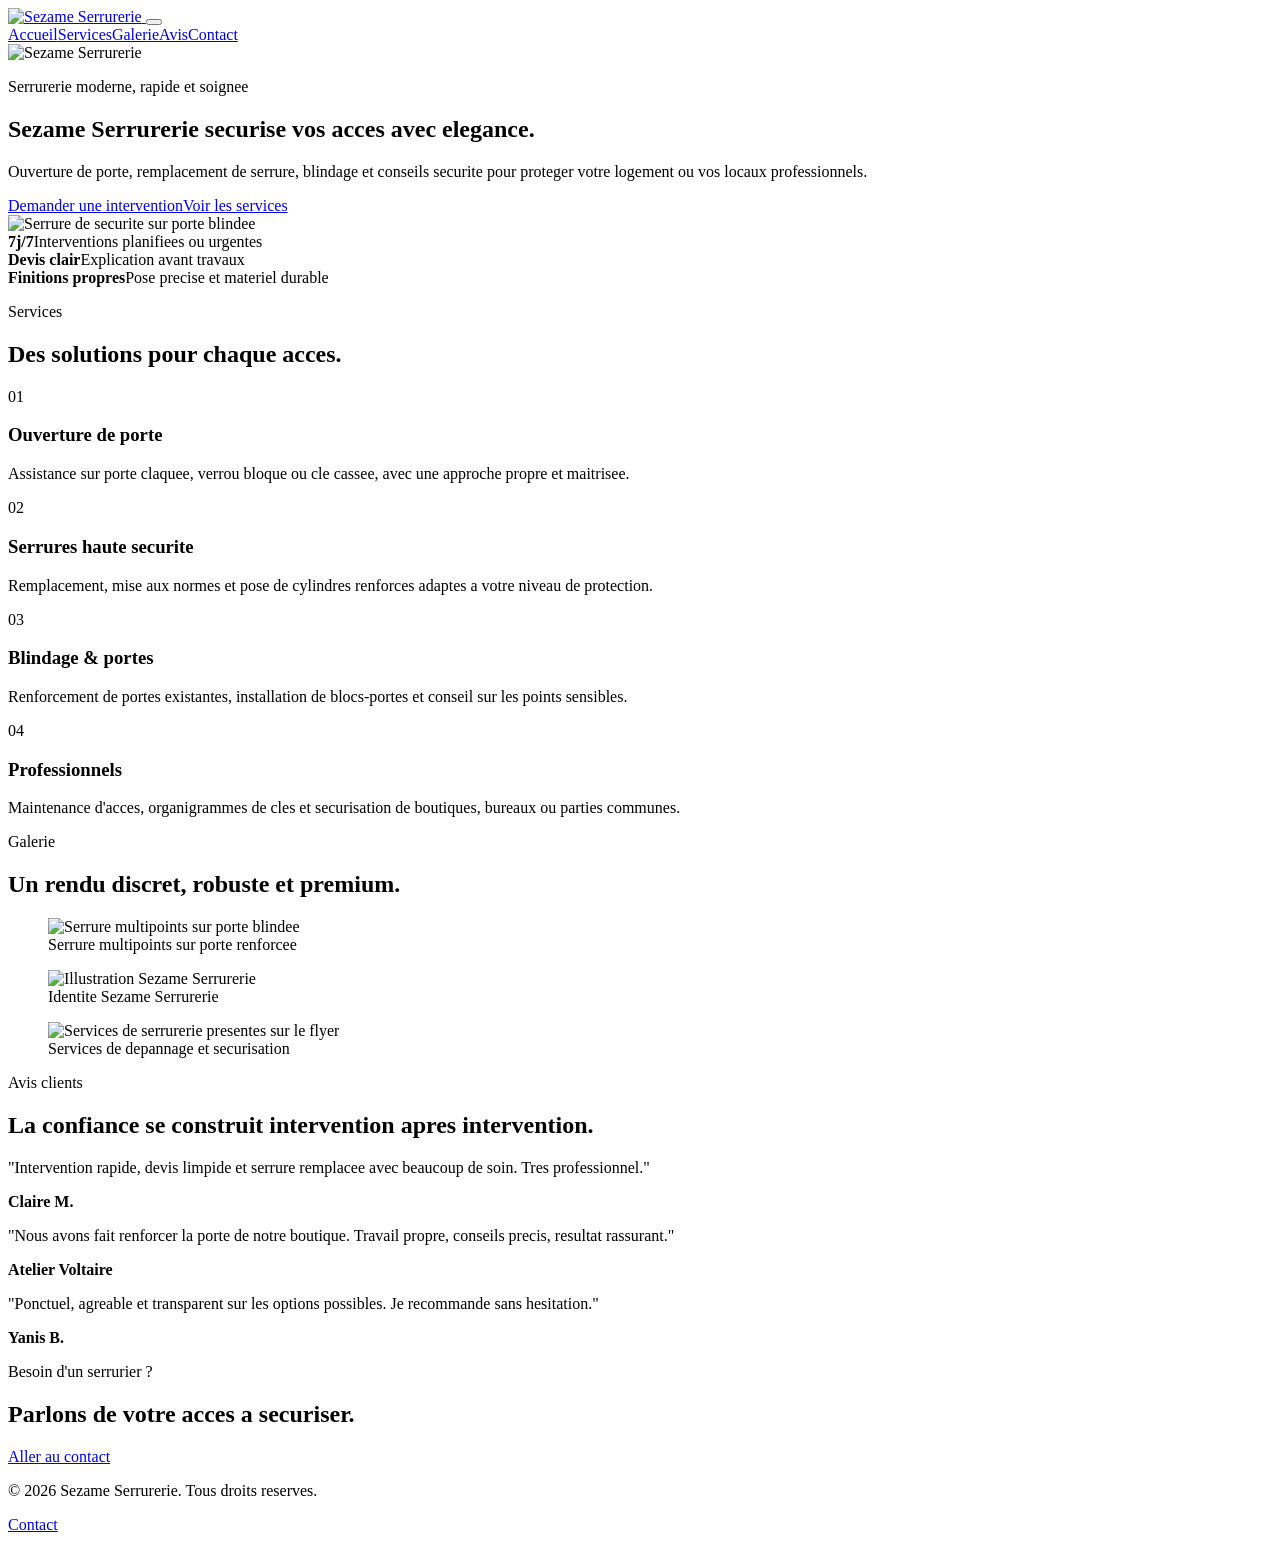
==== index.html @ 6eeffe2e "Add files via upload" ====
<!DOCTYPE html>
<html lang="fr">
<head>
  <meta charset="UTF-8">
  <meta name="viewport" content="width=device-width, initial-scale=1.0">
  <title>Sezame Serrurerie | Serrurier de confiance</title>
  <meta name="description" content="Sezame Serrurerie accompagne particuliers et professionnels pour l'ouverture de porte, la pose de serrures haute securite et le blindage.">
  <link rel="stylesheet" href="styles.css">
</head>
<body>
  <header class="site-header">
    <a class="brand" href="index.html" aria-label="Sezame Serrurerie accueil">
      <img class="brand-logo" src="assets/sezame-wordmark.png" alt="Sezame Serrurerie">
    </a>
    <button class="nav-toggle" type="button" aria-label="Ouvrir le menu" aria-expanded="false"><span></span><span></span><span></span></button>
    <nav class="main-nav" aria-label="Navigation principale">
      <a href="#accueil">Accueil</a><a href="#services">Services</a><a href="#galerie">Galerie</a><a href="#avis">Avis</a><a class="nav-cta" href="contact.html">Contact</a>
    </nav>
  </header>
  <main>
    <section class="hero" id="accueil">
      <div class="hero-content">
        <img class="hero-logo" src="assets/sezame-logo.png" alt="Sezame Serrurerie">
        <p class="eyebrow">Serrurerie moderne, rapide et soignee</p>
        <h1>Sezame Serrurerie securise vos acces avec elegance.</h1>
        <p class="hero-copy">Ouverture de porte, remplacement de serrure, blindage et conseils securite pour proteger votre logement ou vos locaux professionnels.</p>
        <div class="hero-actions"><a class="button button-primary" href="contact.html">Demander une intervention</a><a class="button button-secondary" href="#services">Voir les services</a></div>
      </div>
      <div class="hero-visual photo-hero" aria-label="Photo de serrure securisee">
        <img src="assets/hero-serrure-photo.jpg" alt="Serrure de securite sur porte blindee">
      </div>
    </section>
    <section class="trust-band" aria-label="Points forts">
      <div><strong>7j/7</strong><span>Interventions planifiees ou urgentes</span></div>
      <div><strong>Devis clair</strong><span>Explication avant travaux</span></div>
      <div><strong>Finitions propres</strong><span>Pose precise et materiel durable</span></div>
    </section>
    <section class="section services" id="services">
      <div class="section-heading"><p class="eyebrow">Services</p><h2>Des solutions pour chaque acces.</h2></div>
      <div class="service-grid">
        <article class="service-card"><span class="service-icon">01</span><h3>Ouverture de porte</h3><p>Assistance sur porte claquee, verrou bloque ou cle cassee, avec une approche propre et maitrisee.</p></article>
        <article class="service-card"><span class="service-icon">02</span><h3>Serrures haute securite</h3><p>Remplacement, mise aux normes et pose de cylindres renforces adaptes a votre niveau de protection.</p></article>
        <article class="service-card"><span class="service-icon">03</span><h3>Blindage & portes</h3><p>Renforcement de portes existantes, installation de blocs-portes et conseil sur les points sensibles.</p></article>
        <article class="service-card"><span class="service-icon">04</span><h3>Professionnels</h3><p>Maintenance d'acces, organigrammes de cles et securisation de boutiques, bureaux ou parties communes.</p></article>
      </div>
    </section>
    <section class="section gallery" id="galerie">
      <div class="section-heading"><p class="eyebrow">Galerie</p><h2>Un rendu discret, robuste et premium.</h2></div>
      <div class="gallery-grid">
        <figure class="gallery-item gallery-photo"><img src="assets/galerie-porte-blindee.jpg" alt="Serrure multipoints sur porte blindee"><figcaption>Serrure multipoints sur porte renforcee</figcaption></figure>
        <figure class="gallery-item gallery-photo"><img src="assets/galerie-logo-illustration.jpg" alt="Illustration Sezame Serrurerie"><figcaption>Identite Sezame Serrurerie</figcaption></figure>
        <figure class="gallery-item gallery-photo"><img src="assets/galerie-services.jpg" alt="Services de serrurerie presentes sur le flyer"><figcaption>Services de depannage et securisation</figcaption></figure>
      </div>
    </section>
    <section class="section reviews" id="avis">
      <div class="section-heading"><p class="eyebrow">Avis clients</p><h2>La confiance se construit intervention apres intervention.</h2></div>
      <div class="review-grid">
        <article class="review-card"><p>"Intervention rapide, devis limpide et serrure remplacee avec beaucoup de soin. Tres professionnel."</p><strong>Claire M.</strong></article>
        <article class="review-card"><p>"Nous avons fait renforcer la porte de notre boutique. Travail propre, conseils precis, resultat rassurant."</p><strong>Atelier Voltaire</strong></article>
        <article class="review-card"><p>"Ponctuel, agreable et transparent sur les options possibles. Je recommande sans hesitation."</p><strong>Yanis B.</strong></article>
      </div>
    </section>
    <section class="contact-strip"><div><p class="eyebrow">Besoin d'un serrurier ?</p><h2>Parlons de votre acces a securiser.</h2></div><a class="button button-primary" href="contact.html">Aller au contact</a></section>
  </main>
  <footer class="site-footer"><p>© 2026 Sezame Serrurerie. Tous droits reserves.</p><a href="contact.html">Contact</a></footer>
  <script src="script.js"></script>
</body>
</html>
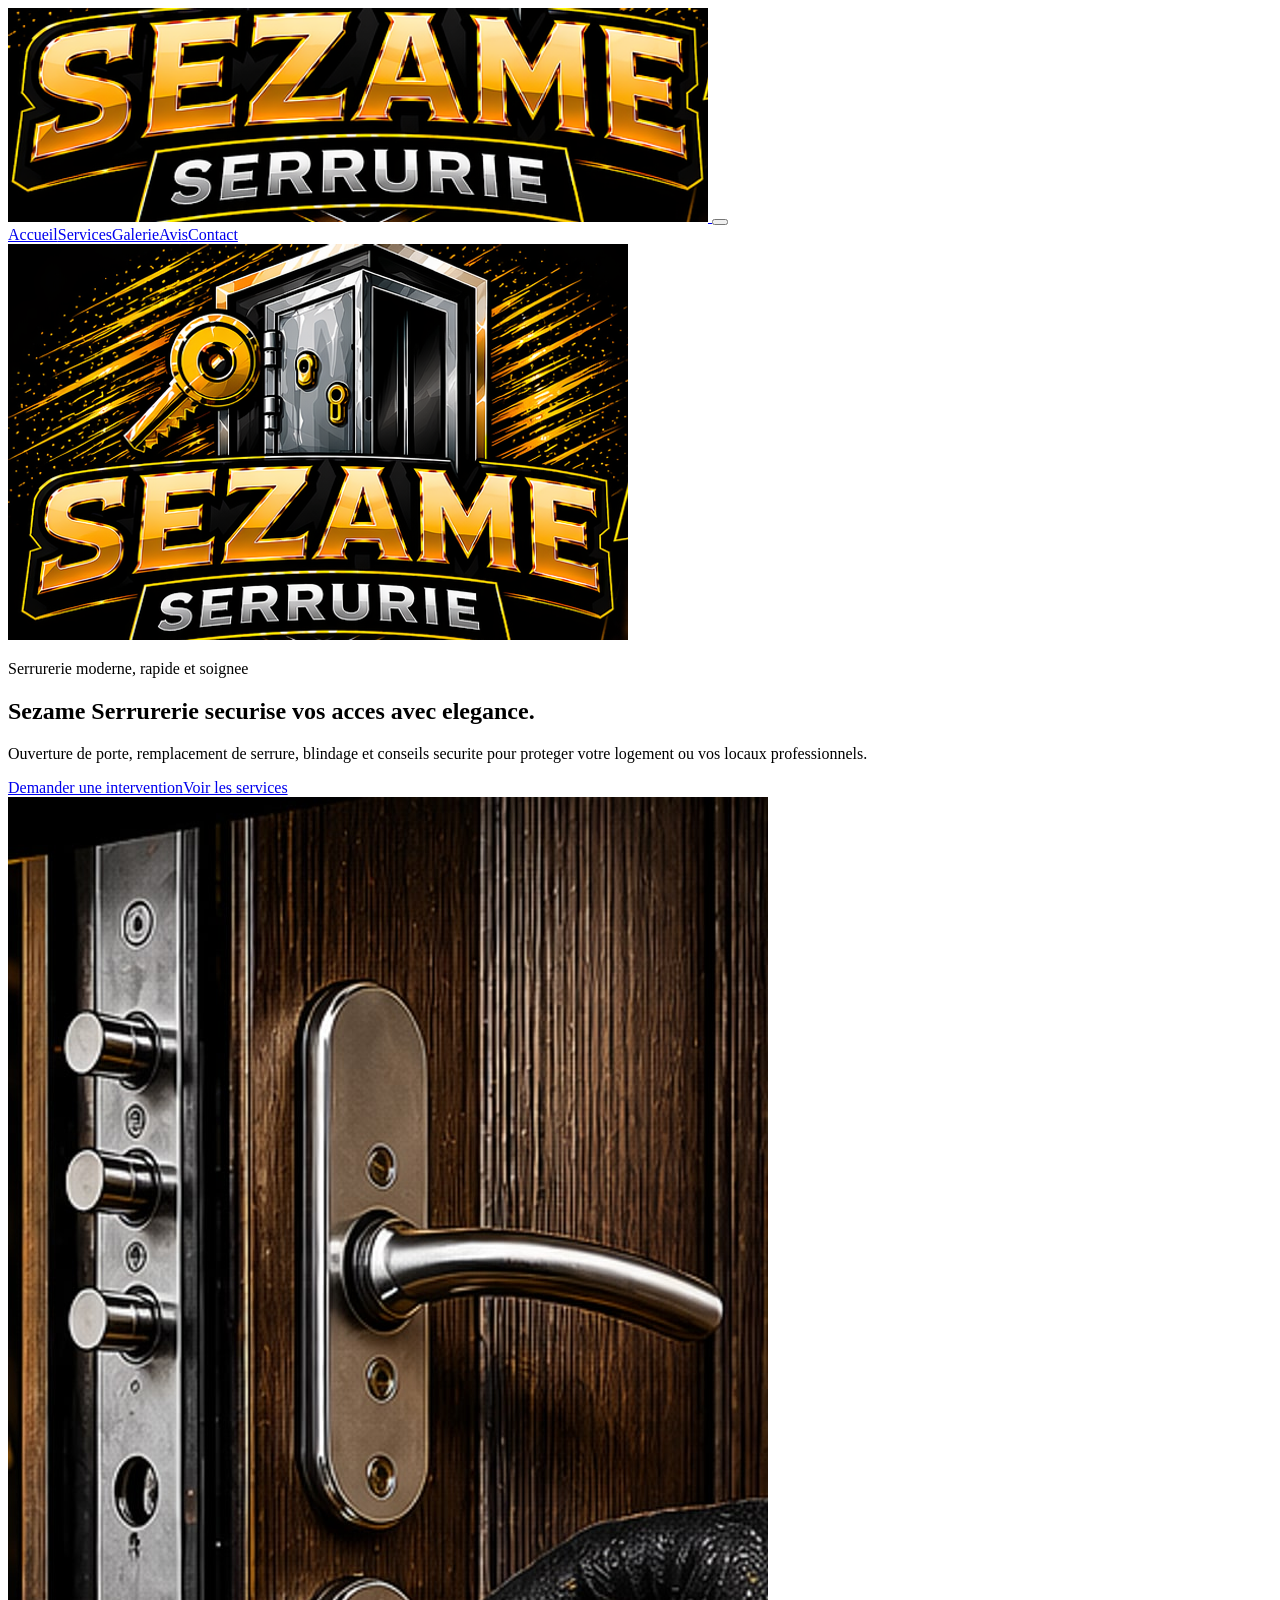
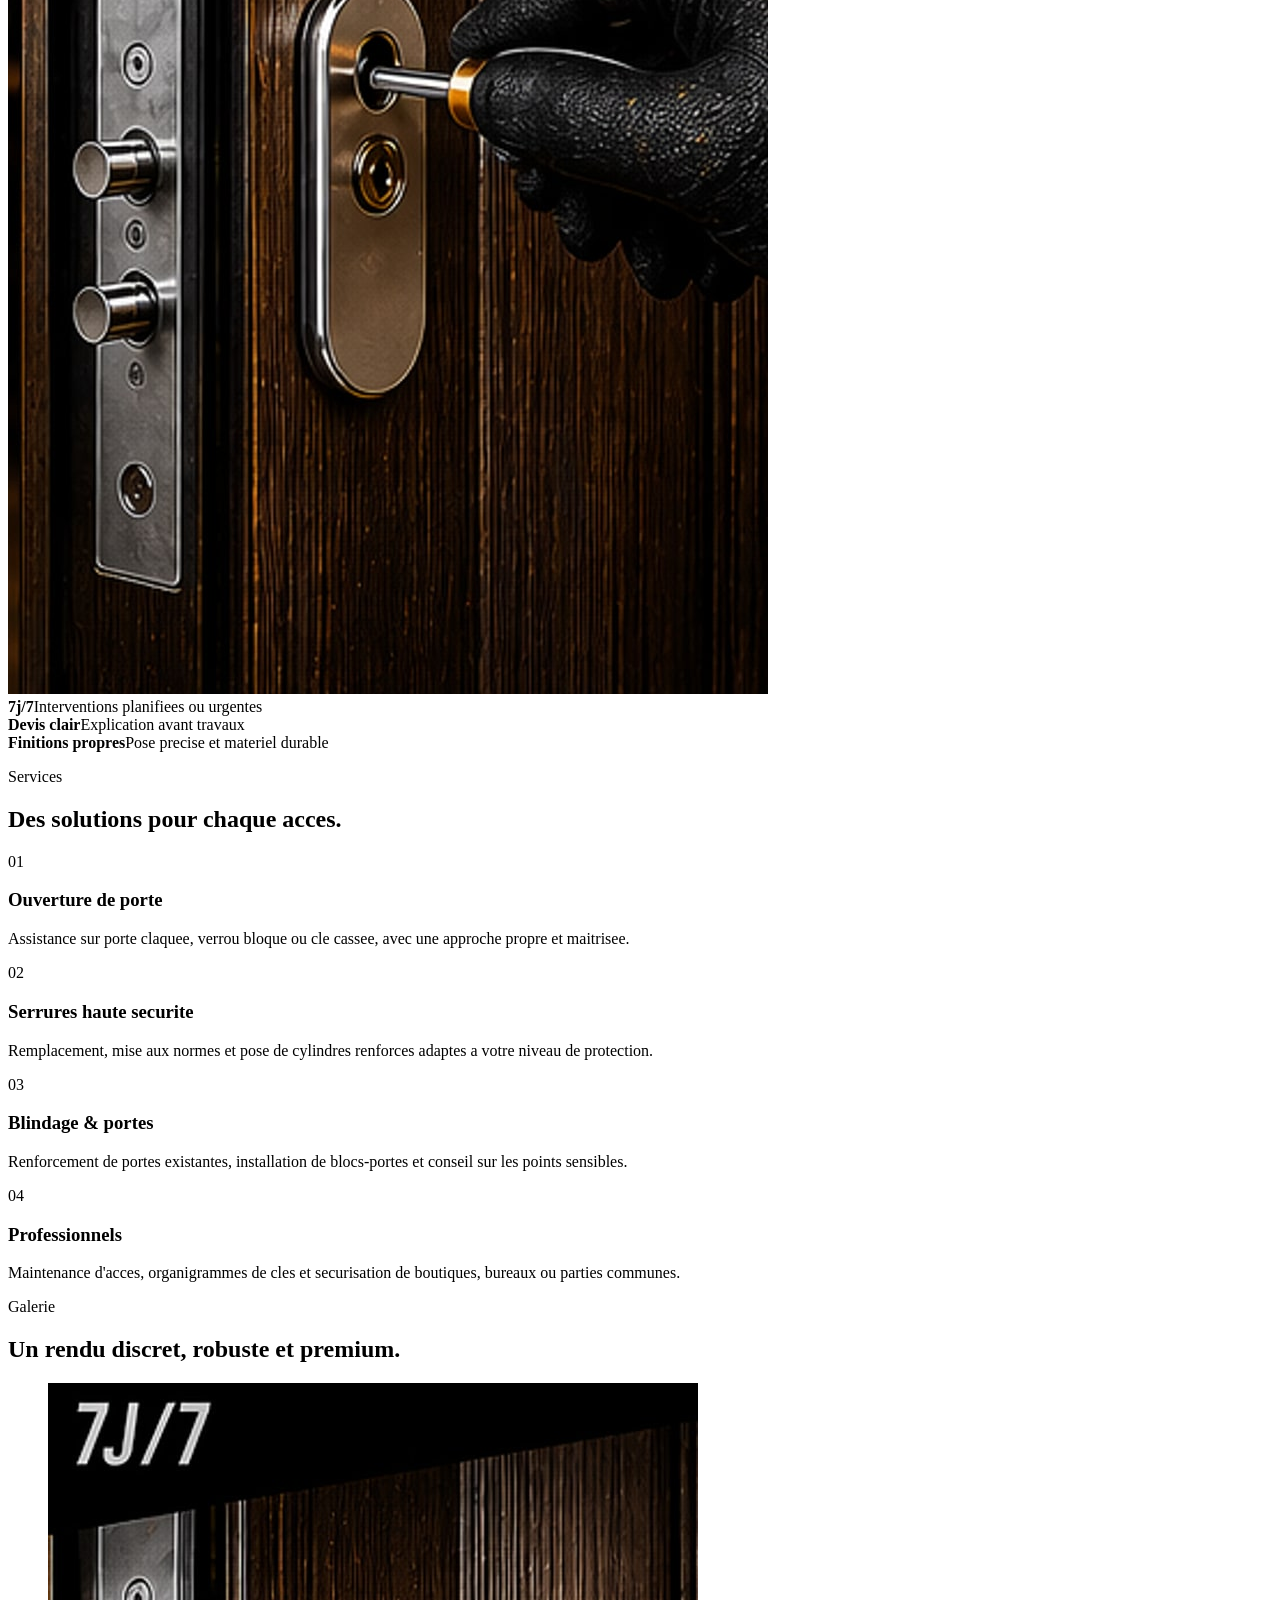
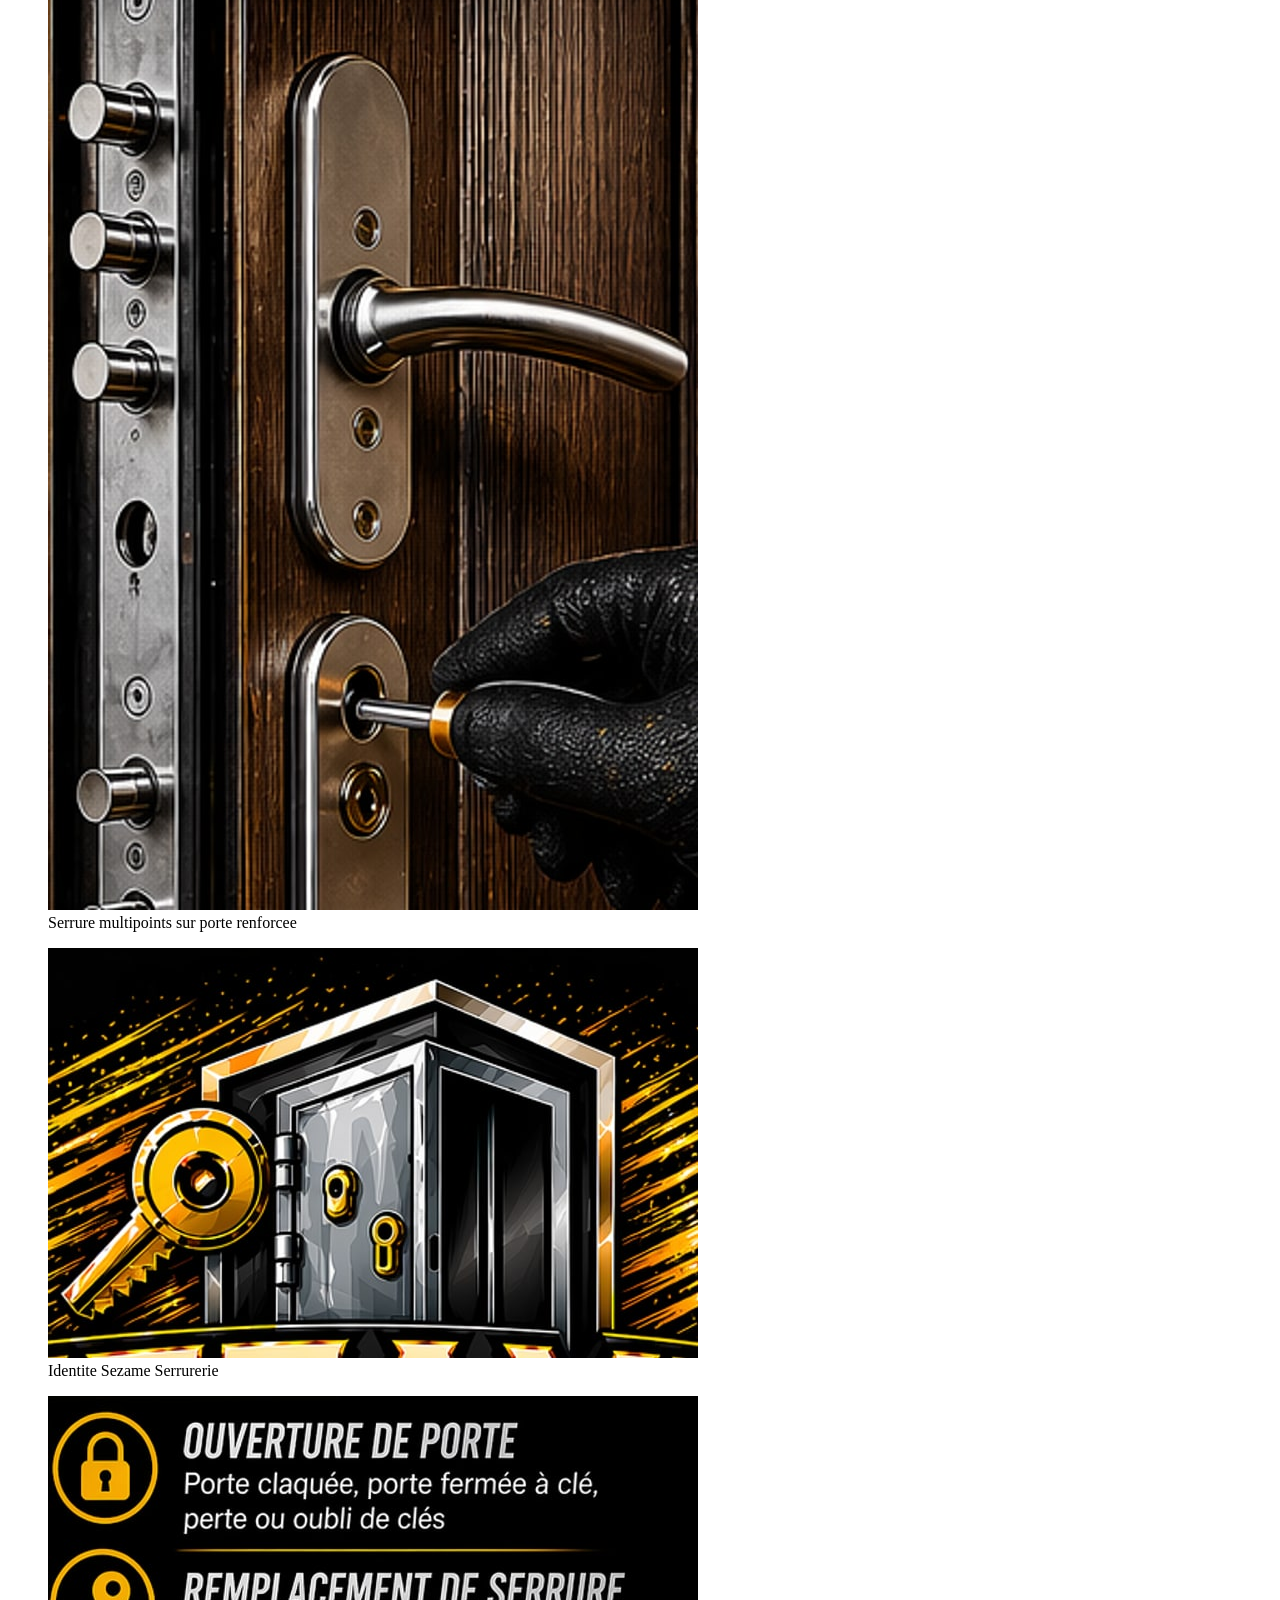
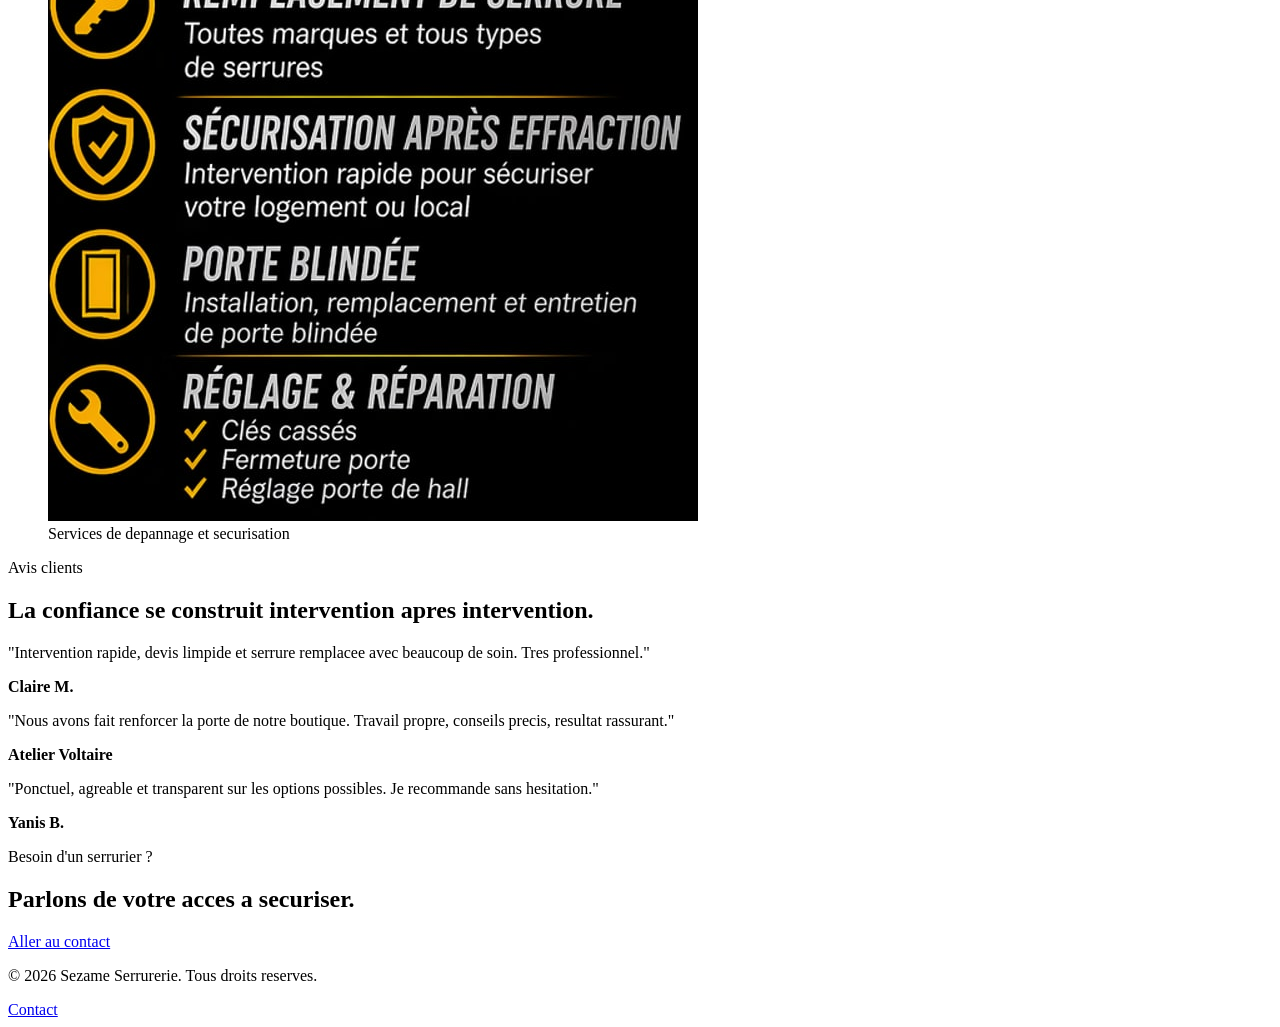
==== commit 20e439d6: "Update index.html" ====
--- a/index.html
+++ b/index.html
@@ -3,8 +3,9 @@
 <head>
   <meta charset="UTF-8">
   <meta name="viewport" content="width=device-width, initial-scale=1.0">
-  <title>Sezame Serrurerie | Serrurier de confiance</title>
-  <meta name="description" content="Sezame Serrurerie accompagne particuliers et professionnels pour l'ouverture de porte, la pose de serrures haute securite et le blindage.">
+ <title>Sezame Serrurerie | Serrurier à Rennes - Ouverture de porte et dépannage</title>
+
+<meta name="description" content="Sezame Serrurerie intervient à Rennes pour l'ouverture de porte, le remplacement de serrure, les serrures de sécurité et les dépannages. Intervention rapide, devis gratuit.">
   <link rel="stylesheet" href="styles.css">
 </head>
 <body>
@@ -65,4 +66,4 @@
   <footer class="site-footer"><p>© 2026 Sezame Serrurerie. Tous droits reserves.</p><a href="contact.html">Contact</a></footer>
   <script src="script.js"></script>
 </body>
-</html>+</html>
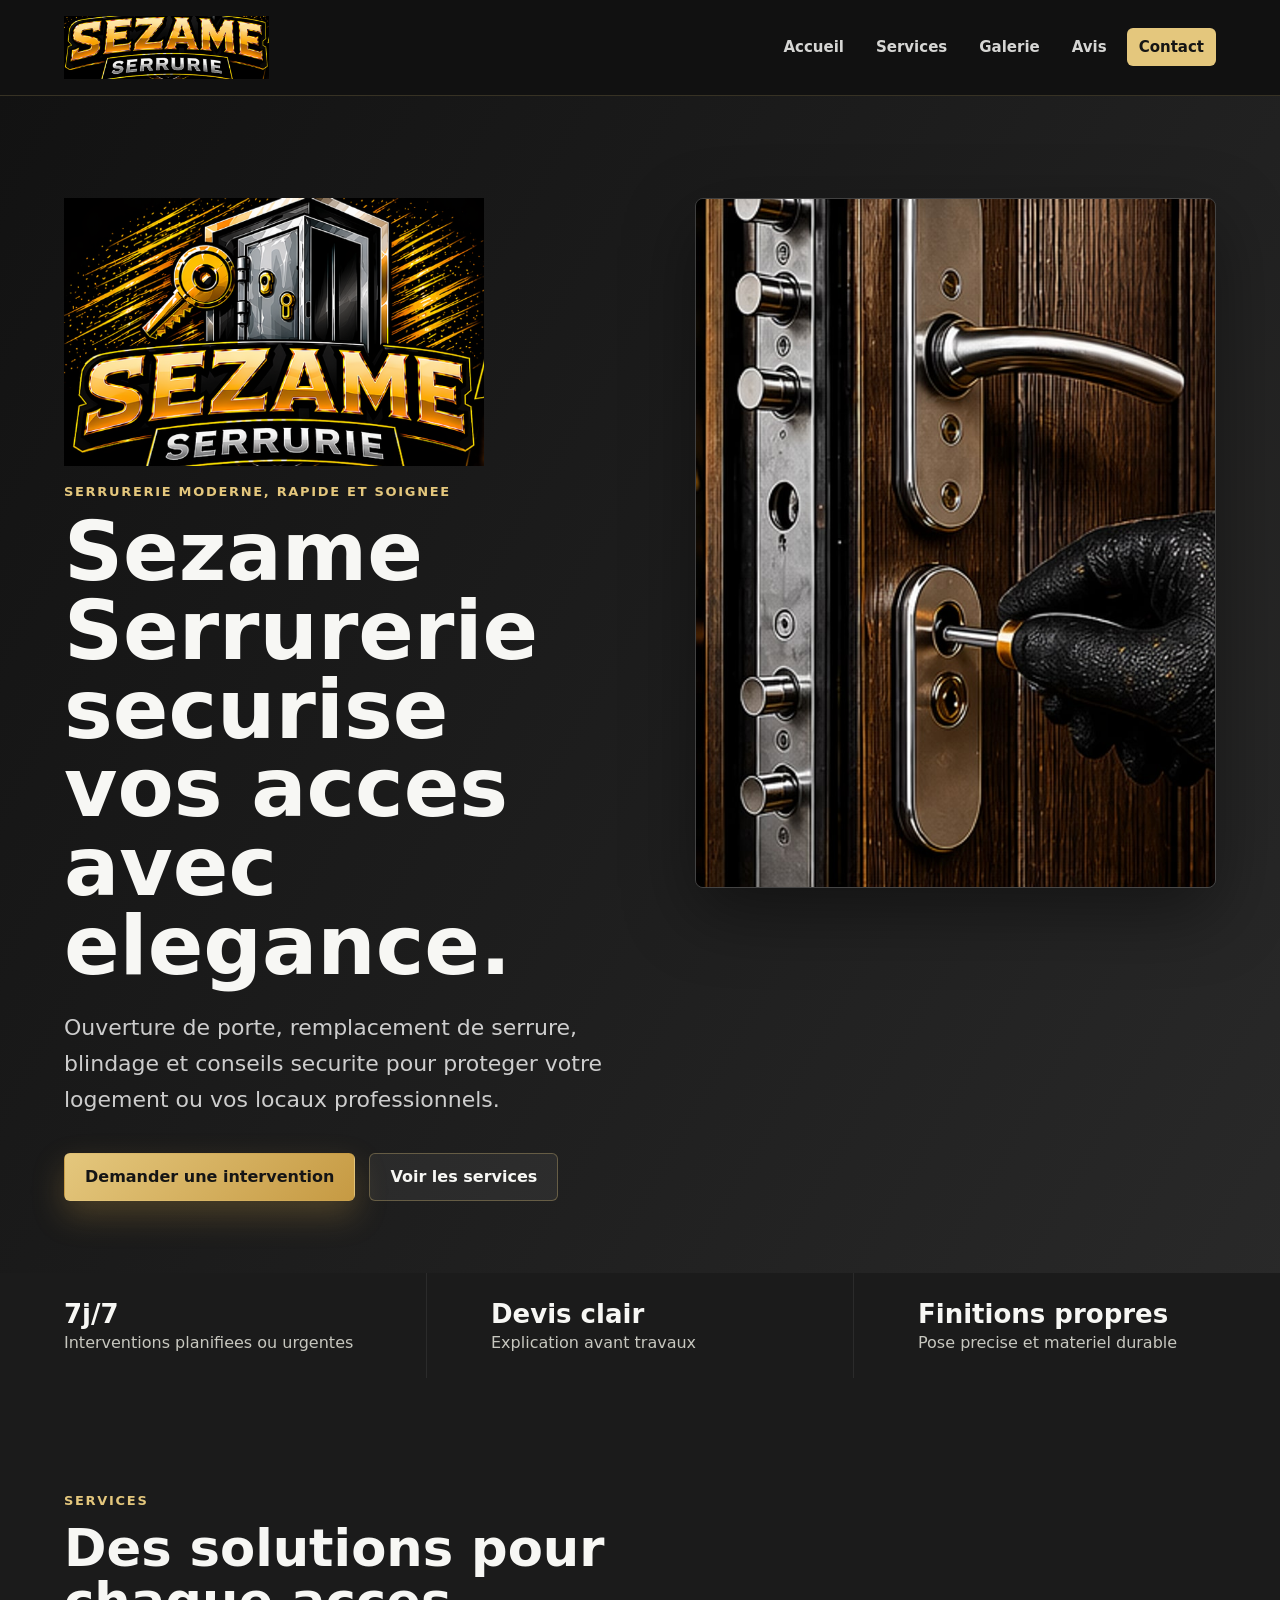
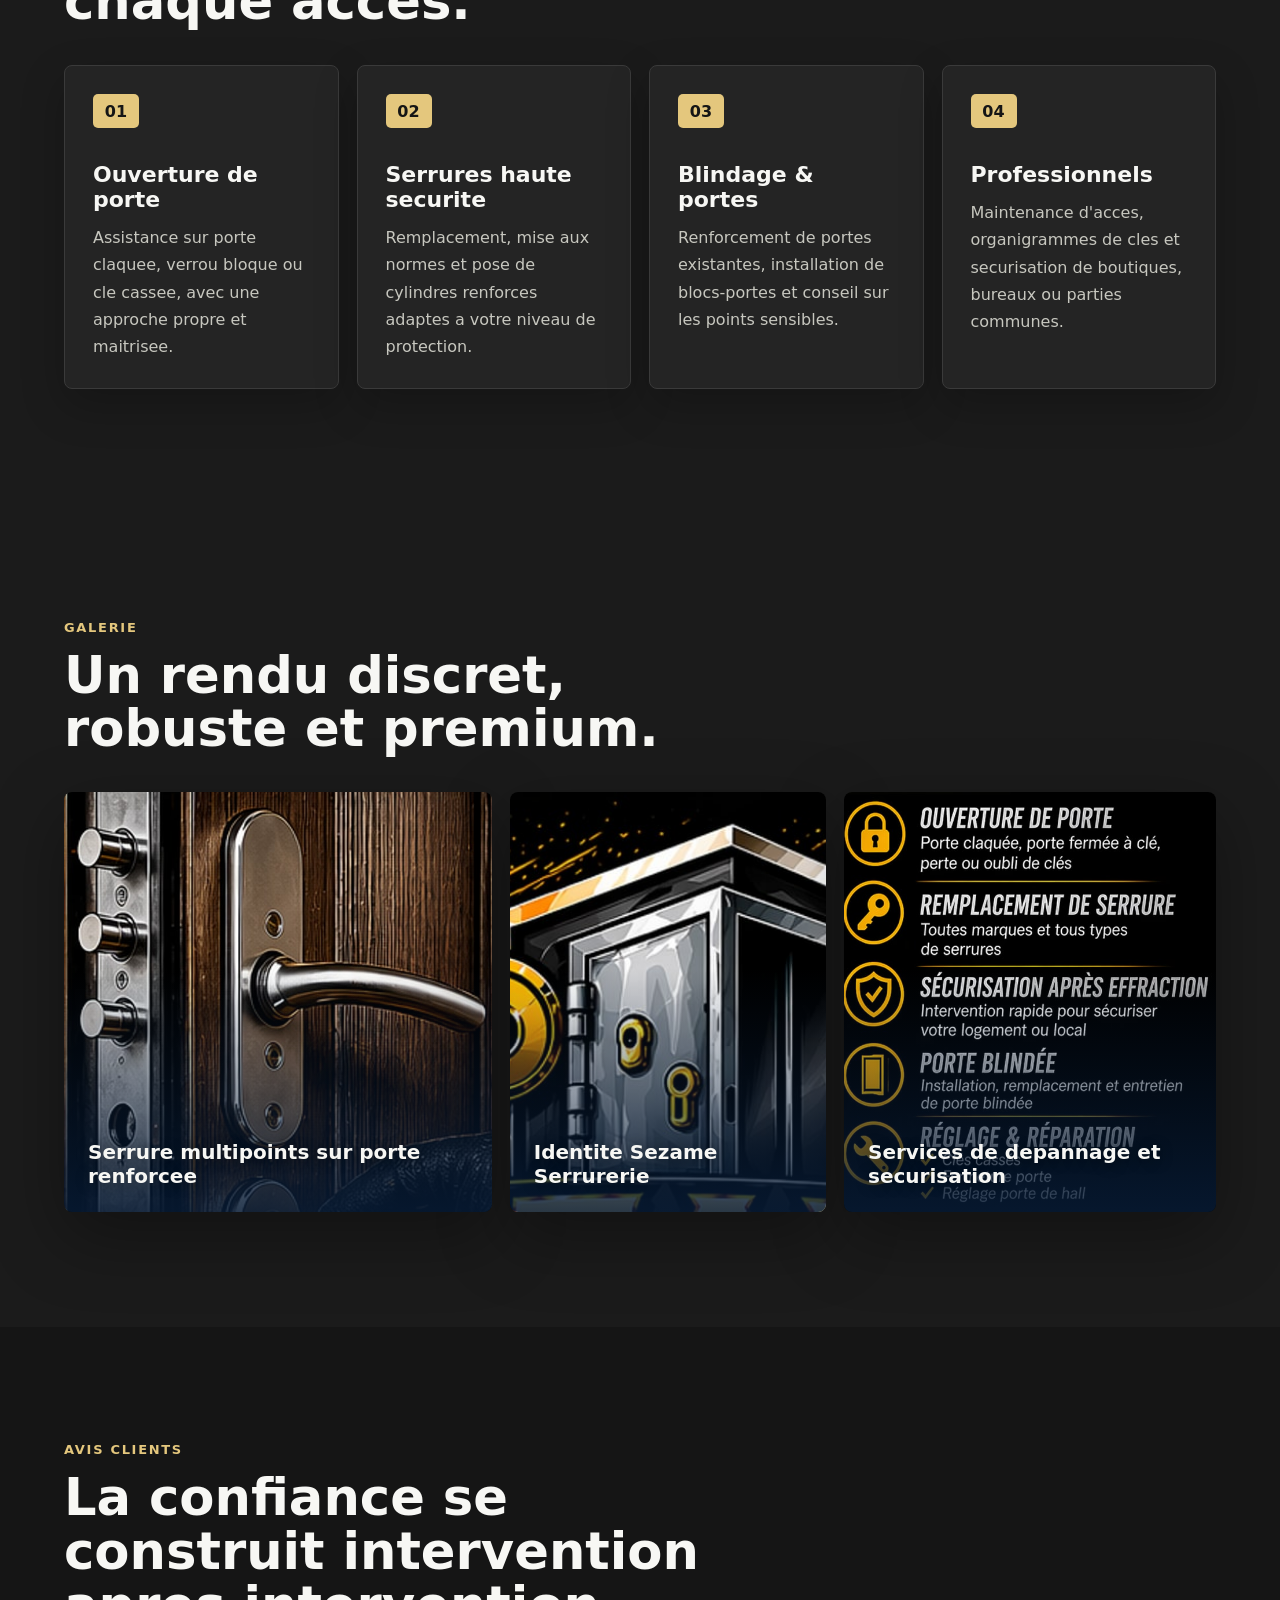
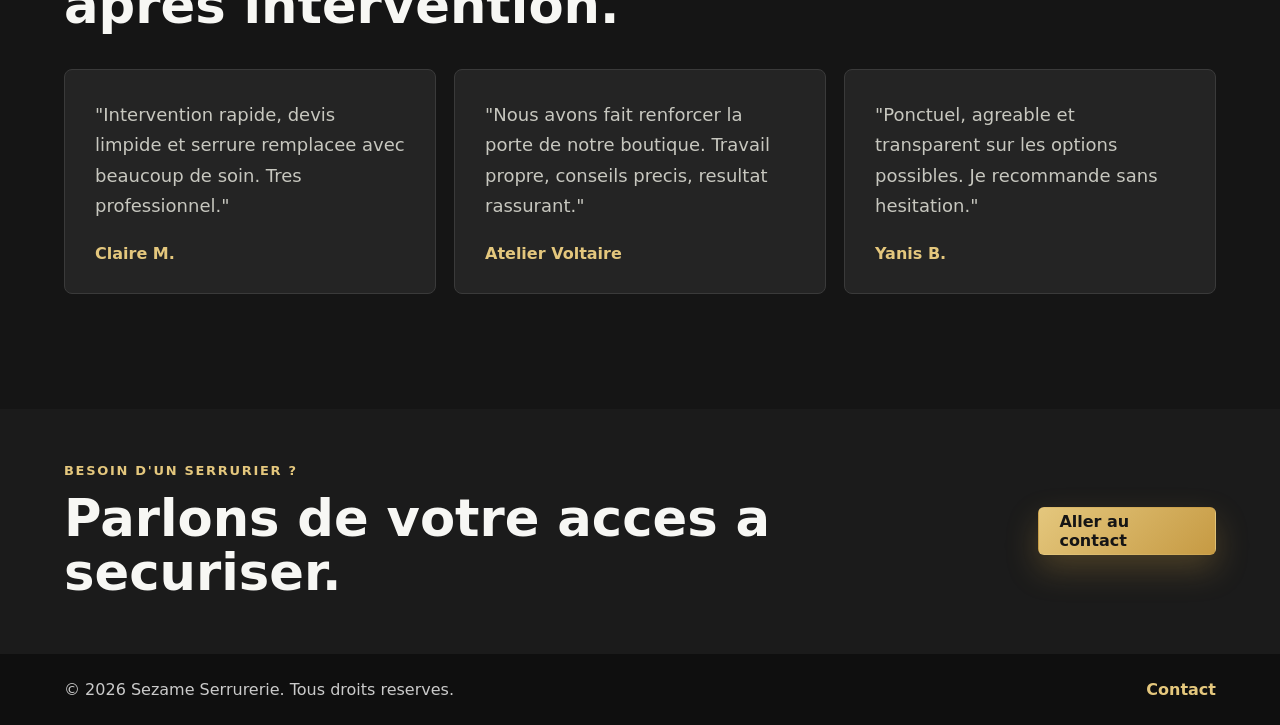
==== commit 97290ff3: "Update index.html" ====
--- a/index.html
+++ b/index.html
@@ -6,7 +6,7 @@
  <title>Sezame Serrurerie | Serrurier à Rennes - Ouverture de porte et dépannage</title>
 
 <meta name="description" content="Sezame Serrurerie intervient à Rennes pour l'ouverture de porte, le remplacement de serrure, les serrures de sécurité et les dépannages. Intervention rapide, devis gratuit.">
-  <link rel="stylesheet" href="styles.css">
+<link rel="stylesheet" href="style.css">
 </head>
 <body>
   <header class="site-header">
--- a/style.css
+++ b/style.css
@@ -0,0 +1,5 @@
+:root{--navy:#071b35;--navy-2:#0b294d;--blue:#123a65;--gold:#c69a43;--gold-light:#e4c77d;--white:#fff;--soft:#f6f8fb;--ink:#102033;--muted:#64748b;--line:rgba(255,255,255,.18);--shadow:0 22px 60px rgba(4,18,36,.18)}*{box-sizing:border-box}html{scroll-behavior:smooth}body{margin:0;font-family:Inter,ui-sans-serif,system-ui,-apple-system,BlinkMacSystemFont,"Segoe UI",sans-serif;color:var(--ink);background:var(--white)}a{color:inherit;text-decoration:none}.site-header{position:sticky;top:0;z-index:20;display:flex;align-items:center;justify-content:space-between;gap:24px;padding:16px clamp(20px,5vw,72px);background:rgba(7,27,53,.94);color:var(--white);backdrop-filter:blur(14px);border-bottom:1px solid rgba(255,255,255,.1)}.brand{display:inline-flex;align-items:center;gap:12px;min-width:max-content}.brand-mark{display:grid;place-items:center;width:44px;height:44px;color:var(--navy);background:linear-gradient(135deg,var(--gold-light),var(--gold));border-radius:8px;font-weight:900;font-size:24px}.brand strong,.brand small{display:block;line-height:1.05}.brand strong{font-size:18px}.brand small{color:var(--gold-light);font-size:12px;text-transform:uppercase;letter-spacing:.08em}.main-nav{display:flex;align-items:center;gap:8px;color:rgba(255,255,255,.86);font-size:15px;font-weight:650}.main-nav a{padding:10px 12px;border-radius:6px}.main-nav a:hover,.main-nav a:focus-visible{color:var(--white);background:rgba(255,255,255,.1)}.main-nav .nav-cta{color:var(--navy);background:var(--gold-light)}.nav-toggle{display:none;width:44px;height:44px;padding:10px;border:1px solid var(--line);border-radius:6px;background:transparent}.nav-toggle span{display:block;height:2px;margin:5px 0;background:var(--white)}.hero{display:grid;grid-template-columns:minmax(0,1.02fr) minmax(340px,.98fr);align-items:center;gap:clamp(36px,7vw,96px);min-height:calc(100vh - 76px);padding:clamp(64px,8vw,110px) clamp(20px,5vw,72px) 72px;color:var(--white);background:linear-gradient(120deg,rgba(7,27,53,.98),rgba(7,27,53,.94) 45%,rgba(12,45,82,.9)),radial-gradient(circle at 80% 35%,rgba(198,154,67,.24),transparent 30%)}.hero h1,.contact-hero h1{max-width:760px;margin:0;font-size:clamp(42px,7vw,82px);line-height:.96}.hero-copy,.contact-hero p{max-width:620px;margin:24px 0 0;color:rgba(255,255,255,.78);font-size:clamp(18px,2vw,22px);line-height:1.65}.eyebrow{margin:0 0 14px;color:var(--gold-light);font-size:13px;font-weight:800;letter-spacing:.13em;text-transform:uppercase}.hero-actions{display:flex;flex-wrap:wrap;gap:14px;margin-top:34px}.button{display:inline-flex;align-items:center;justify-content:center;min-height:48px;padding:0 20px;border:1px solid transparent;border-radius:6px;font-weight:800;cursor:pointer;transition:transform .2s ease,box-shadow .2s ease,background .2s ease}.button:hover{transform:translateY(-2px)}.button-primary{color:var(--navy);background:linear-gradient(135deg,var(--gold-light),var(--gold));box-shadow:0 14px 32px rgba(198,154,67,.28)}.button-secondary{color:var(--white);border-color:rgba(255,255,255,.28);background:rgba(255,255,255,.08)}.hero-visual{min-height:540px}.door-scene{position:relative;height:min(62vw,620px);min-height:440px}.door-panel{position:absolute;inset:0 5% 0 16%;overflow:hidden;border:1px solid rgba(255,255,255,.16);border-radius:8px;background:linear-gradient(90deg,rgba(255,255,255,.08),transparent 16%,transparent 84%,rgba(255,255,255,.08)),linear-gradient(145deg,#07182e,#0d345f 64%,#06162a);box-shadow:var(--shadow)}.door-panel:before,.door-panel:after,.door-line{content:"";position:absolute;left:13%;right:13%;border:1px solid rgba(255,255,255,.1)}.door-panel:before{top:10%;height:30%}.door-panel:after{bottom:10%;height:38%}.door-line{top:50%;transform:translateY(-50%)}.lock-plate{position:absolute;top:45%;right:18%;width:82px;height:154px;border-radius:8px;background:linear-gradient(140deg,#f4d982,#b27c2e 62%,#f1d384);box-shadow:0 12px 28px rgba(0,0,0,.28)}.handle{position:absolute;top:calc(45% + 36px);right:calc(18% + 42px);width:152px;height:18px;border-radius:999px;background:linear-gradient(180deg,#ffe08c,#a7742c);transform-origin:right center;transform:rotate(-4deg)}.keyhole{position:absolute;top:calc(45% + 92px);right:calc(18% + 34px);width:16px;height:38px;border-radius:999px 999px 5px 5px;background:#071b35}.key-card{position:absolute;left:0;bottom:8%;width:clamp(190px,24vw,280px);height:150px;border:1px solid rgba(255,255,255,.18);border-radius:8px;background:rgba(255,255,255,.94);box-shadow:var(--shadow);transform:rotate(-7deg)}.key-ring,.key-shaft,.key-bit{position:absolute;background:linear-gradient(135deg,#f0d57c,#b47b2e)}.key-ring{left:30px;top:46px;width:58px;height:58px;border:12px solid #d1a24b;border-radius:50%;background:transparent}.key-shaft{left:82px;top:70px;width:140px;height:14px;border-radius:999px}.key-bit{width:18px;height:28px;right:46px;top:78px}.key-bit.two{right:23px;height:20px}.trust-band{display:grid;grid-template-columns:repeat(3,1fr);gap:1px;background:#d9e1eb}.trust-band div{padding:26px clamp(20px,5vw,72px);background:var(--white)}.trust-band strong,.trust-band span{display:block}.trust-band strong{color:var(--navy);font-size:26px}.trust-band span{margin-top:4px;color:var(--muted)}.section{padding:clamp(72px,9vw,122px) clamp(20px,5vw,72px)}.section-heading{max-width:720px;margin-bottom:36px}.section-heading h2,.contact-strip h2,.contact-details h2{margin:0;color:var(--navy);font-size:clamp(32px,4vw,54px);line-height:1.05}.services{background:var(--soft)}.service-grid,.review-grid{display:grid;grid-template-columns:repeat(4,1fr);gap:18px}.service-card,.review-card,.contact-form,.contact-details{border:1px solid #dbe3ee;border-radius:8px;background:var(--white);box-shadow:0 12px 34px rgba(7,27,53,.08)}.service-card{padding:28px}.service-icon{display:inline-grid;place-items:center;width:46px;height:34px;margin-bottom:34px;color:var(--navy);background:var(--gold-light);border-radius:5px;font-weight:900}.service-card h3{margin:0 0 12px;color:var(--navy);font-size:22px}.service-card p,.review-card p,.contact-details p{margin:0;color:var(--muted);line-height:1.7}.gallery{background:var(--white)}.gallery-grid{display:grid;grid-template-columns:1.15fr .85fr 1fr;gap:18px}.gallery-item{position:relative;display:flex;align-items:flex-end;min-height:420px;margin:0;overflow:hidden;border-radius:8px;background:linear-gradient(145deg,#071b35,#123a65);box-shadow:var(--shadow)}.gallery-item:before{content:"";position:absolute;inset:0;background:linear-gradient(180deg,transparent 42%,rgba(7,27,53,.86))}.gallery-item figcaption{position:relative;padding:24px;color:var(--white);font-size:20px;font-weight:850}.mini-door,.mini-key,.mini-shutter{position:absolute;display:block}.mini-door{top:48px;left:50%;width:190px;height:270px;border:12px solid rgba(255,255,255,.16);background:#08213f;transform:translateX(-50%)}.mini-door:after{content:"";position:absolute;right:28px;top:112px;width:38px;height:88px;border-radius:5px;background:linear-gradient(135deg,#f0d57c,#aa762d)}.mini-key{top:130px;left:50px;width:170px;height:18px;border-radius:999px;background:linear-gradient(135deg,#f0d57c,#aa762d);transform:rotate(24deg)}.mini-key:before{content:"";position:absolute;left:-48px;top:-22px;width:56px;height:56px;border:12px solid #c99d48;border-radius:50%}.mini-key.second{top:210px;left:92px;transform:rotate(-12deg)}.mini-shutter{top:80px;left:50%;width:240px;height:220px;border-radius:8px;background:repeating-linear-gradient(180deg,#d6dde7 0 18px,#aebccc 18px 24px);transform:translateX(-50%)}.mini-shutter:after{content:"";position:absolute;left:86px;bottom:-36px;width:68px;height:54px;border-radius:5px;background:linear-gradient(135deg,#f0d57c,#aa762d)}.reviews{background:var(--navy);color:var(--white)}.reviews .section-heading h2{color:var(--white)}.review-grid{grid-template-columns:repeat(3,1fr)}.review-card{padding:30px;background:rgba(255,255,255,.08);border-color:rgba(255,255,255,.14);box-shadow:none}.review-card p{color:rgba(255,255,255,.82);font-size:18px}.review-card strong{display:block;margin-top:22px;color:var(--gold-light)}.contact-strip{display:flex;align-items:center;justify-content:space-between;gap:24px;padding:54px clamp(20px,5vw,72px);background:var(--soft)}.contact-hero{padding:clamp(76px,10vw,132px) clamp(20px,5vw,72px);color:var(--white);background:linear-gradient(125deg,rgba(7,27,53,.98),rgba(13,52,95,.95))}.contact-layout{display:grid;grid-template-columns:.78fr 1.22fr;gap:24px;padding:clamp(56px,8vw,96px) clamp(20px,5vw,72px);background:var(--soft)}.contact-details,.contact-form{padding:clamp(24px,4vw,38px)}.contact-details a{display:block;margin-top:18px;color:var(--navy);font-size:22px;font-weight:850}.hours{display:grid;gap:8px;margin-top:34px;padding-top:24px;border-top:1px solid #dbe3ee;color:var(--muted)}.hours strong{color:var(--navy)}.contact-form{display:grid;gap:18px}.contact-form label{display:grid;gap:8px;color:var(--navy);font-weight:800}.contact-form input,.contact-form select,.contact-form textarea{width:100%;border:1px solid #cbd5e1;border-radius:6px;padding:14px 16px;color:var(--ink);background:var(--white);font:inherit}.contact-form input:focus,.contact-form select:focus,.contact-form textarea:focus{outline:3px solid rgba(198,154,67,.28);border-color:var(--gold)}.form-status{min-height:24px;margin:0;color:var(--blue);font-weight:750}.site-footer{display:flex;align-items:center;justify-content:space-between;gap:20px;padding:26px clamp(20px,5vw,72px);color:rgba(255,255,255,.78);background:#041224}.site-footer p{margin:0}.site-footer a{color:var(--gold-light);font-weight:800}@media (max-width:980px){.nav-toggle{display:block}.main-nav{position:absolute;top:100%;right:20px;left:20px;display:none;flex-direction:column;align-items:stretch;padding:14px;background:var(--navy);border:1px solid var(--line);border-radius:8px;box-shadow:var(--shadow)}.main-nav.is-open{display:flex}.hero,.contact-layout{grid-template-columns:1fr}.hero{min-height:0}.hero-visual{min-height:420px}.door-scene{height:460px;min-height:400px}.service-grid,.review-grid{grid-template-columns:repeat(2,1fr)}.gallery-grid{grid-template-columns:1fr}.gallery-item{min-height:340px}}@media (max-width:680px){.site-header{padding:14px 18px}.hero,.section,.contact-hero,.contact-layout{padding-left:18px;padding-right:18px}.hero h1,.contact-hero h1{font-size:42px}.hero-actions,.contact-strip,.site-footer{align-items:stretch;flex-direction:column}.button{width:100%}.trust-band,.service-grid,.review-grid{grid-template-columns:1fr}.hero-visual{min-height:360px}.door-scene{height:360px;min-height:340px}.door-panel{left:8%;right:0}.key-card{width:190px;height:118px}.key-ring{left:22px;top:34px;width:48px;height:48px}.key-shaft{left:68px;top:58px;width:96px}.key-bit{right:30px;top:65px}.key-bit.two{right:12px}}
+.brand-logo{display:block;width:205px;max-width:34vw;height:auto;filter:drop-shadow(0 6px 12px rgba(0,0,0,.28))}.hero-logo{display:block;width:min(420px,72vw);height:auto;margin:0 0 18px;filter:drop-shadow(0 18px 24px rgba(0,0,0,.35))}.photo-hero{min-height:0;align-self:stretch;display:flex;align-items:stretch}.photo-hero img{width:100%;min-height:520px;max-height:690px;object-fit:cover;object-position:center;border:1px solid rgba(255,255,255,.16);border-radius:8px;box-shadow:var(--shadow)}.gallery-photo{background:#071b35}.gallery-photo img{position:absolute;inset:0;width:100%;height:100%;object-fit:cover;transition:transform .35s ease}.gallery-photo:hover img{transform:scale(1.04)}.gallery-photo:before{z-index:1}.gallery-photo figcaption{z-index:2;text-shadow:0 2px 14px rgba(0,0,0,.45)}@media (max-width:980px){.brand-logo{width:170px}.photo-hero img{min-height:420px;max-height:540px;object-position:center 42%}}@media (max-width:680px){.brand-logo{width:158px;max-width:48vw}.hero-logo{width:min(330px,82vw)}.photo-hero{min-height:0}.photo-hero img{min-height:360px;max-height:460px}.gallery-photo img{object-position:center}}
+
+/* Dark gray full-site theme */
+:root{--navy:#151515;--navy-2:#202020;--blue:#2c2c2c;--soft:#1b1b1b;--white:#f7f7f4;--ink:#f2f2ee;--muted:#c7c7bf;--line:rgba(228,199,125,.24);--shadow:0 24px 70px rgba(0,0,0,.34)}body{color:var(--ink);background:#151515}.site-header{background:rgba(18,18,18,.96);border-bottom:1px solid rgba(228,199,125,.18)}.hero{background:linear-gradient(120deg,rgba(18,18,18,.98),rgba(30,30,30,.96) 52%,rgba(43,43,43,.9)),radial-gradient(circle at 80% 35%,rgba(198,154,67,.2),transparent 30%)}.trust-band{background:#2b2b2b}.trust-band div,.services,.gallery,.contact-strip,.contact-layout{background:#1b1b1b}.section-heading h2,.contact-strip h2,.contact-details h2,.service-card h3,.trust-band strong,.hours strong,.contact-form label,.contact-details a{color:#f7f7f4}.trust-band span,.service-card p,.review-card p,.contact-details p,.hours{color:#c7c7bf}.service-card,.contact-form,.contact-details{background:#242424;border-color:#3a3a3a;box-shadow:0 16px 44px rgba(0,0,0,.22)}.reviews{background:#151515}.review-card{background:#242424;border-color:#3a3a3a}.gallery-item{background:#202020}.contact-form input,.contact-form select,.contact-form textarea{background:#181818;border-color:#4a4a4a;color:#f7f7f4}.contact-form input:focus,.contact-form select:focus,.contact-form textarea:focus{border-color:var(--gold);outline:3px solid rgba(198,154,67,.28)}.form-status{color:var(--gold-light)}.site-footer{background:#0f0f0f}.main-nav{color:rgba(247,247,244,.86)}.main-nav a:hover,.main-nav a:focus-visible{background:rgba(228,199,125,.12)}.main-nav .nav-cta{color:#151515;background:var(--gold-light)}.button-secondary{background:rgba(255,255,255,.06);border-color:rgba(228,199,125,.32)}.photo-hero img,.gallery-photo img,.brand-logo,.hero-logo{filter:none}.photo-hero img{box-shadow:0 24px 70px rgba(0,0,0,.42)}@media (max-width:980px){.main-nav{background:#181818;border-color:rgba(228,199,125,.22)}}
